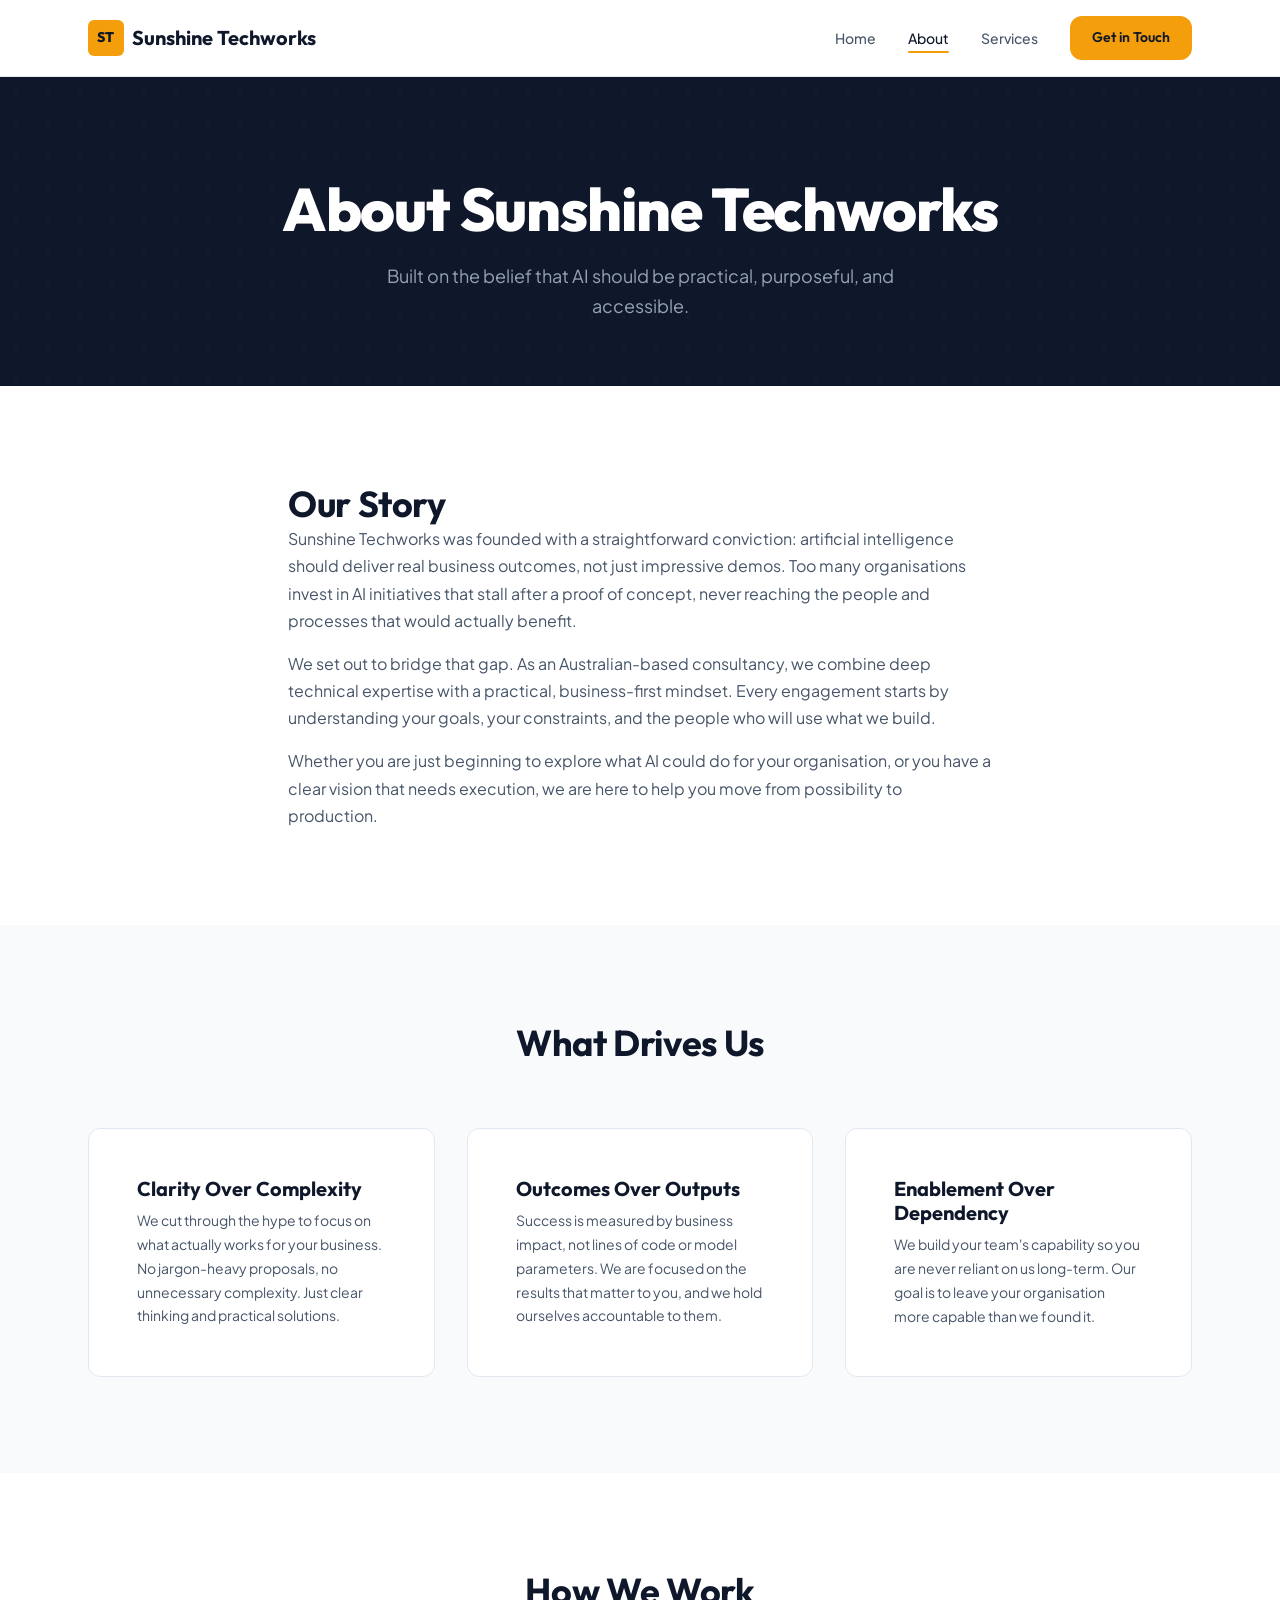
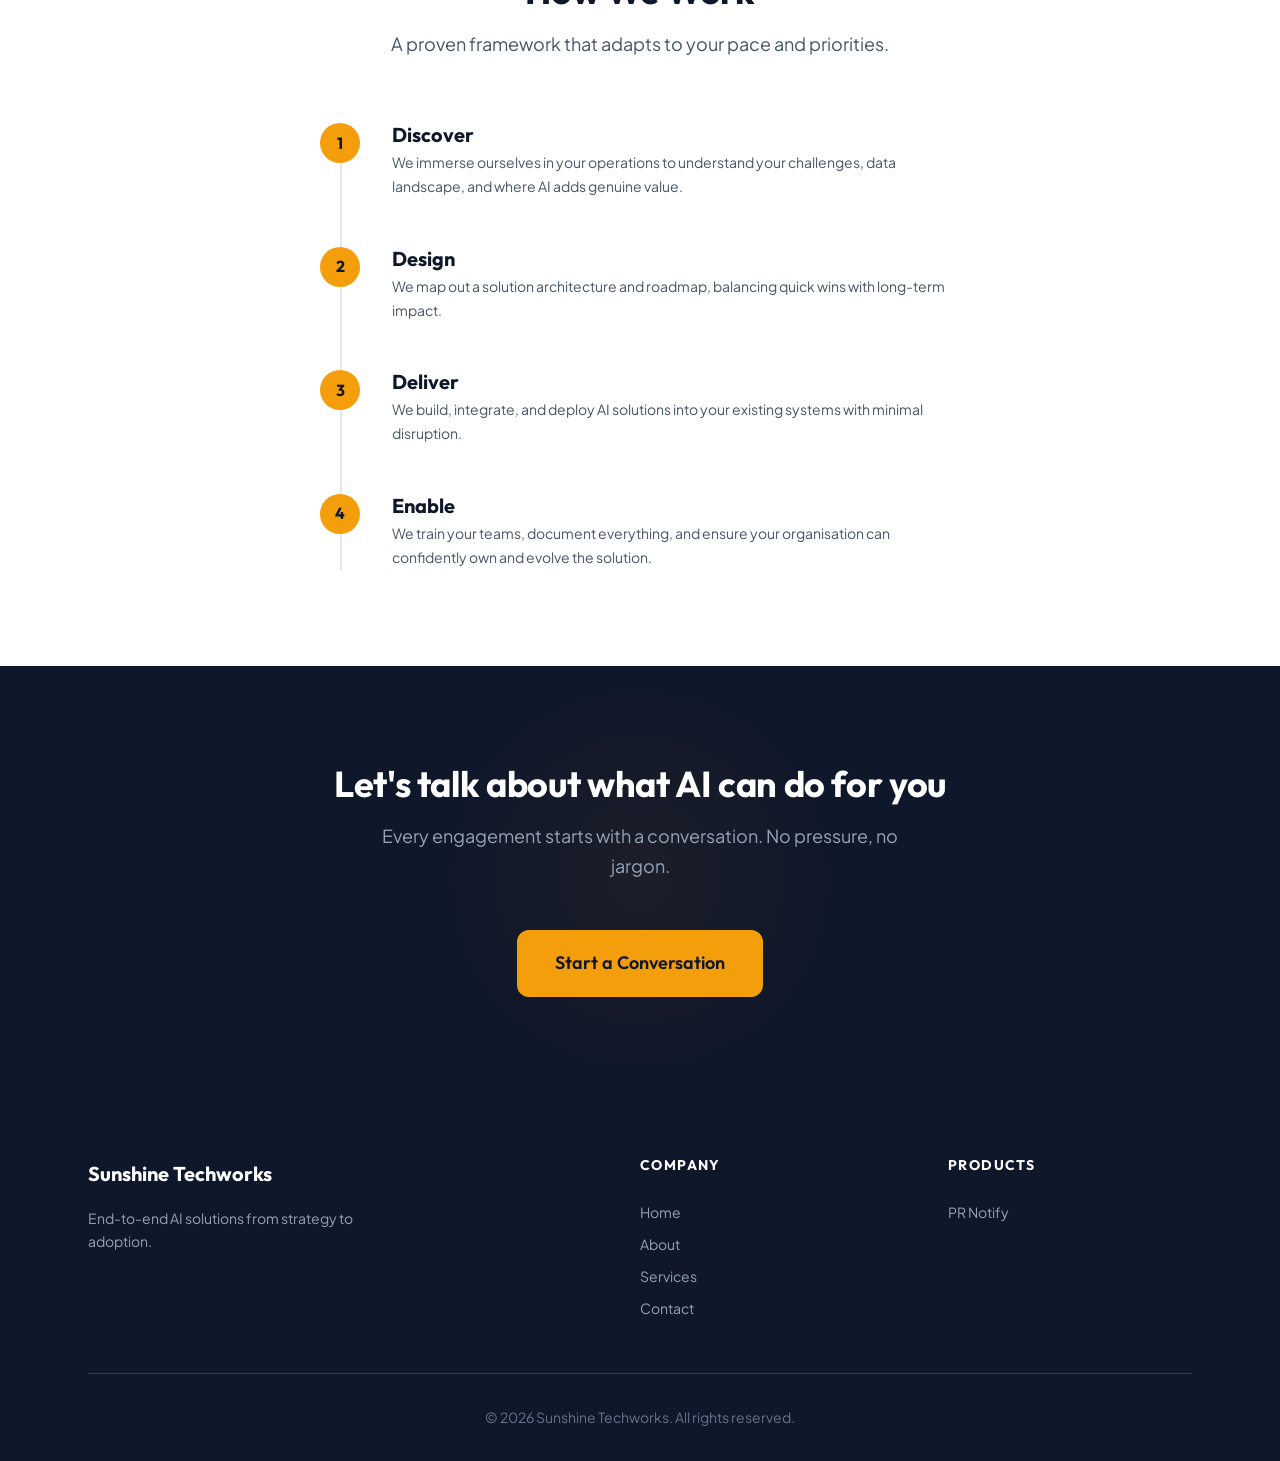
==== about.html @ 304521c5 "Add about page Company story, values grid (Clarity, Outcomes, Enablement), and 4-step approach timel" ====
<!DOCTYPE html>
<html lang="en-AU" class="no-js">
<head>
  <meta charset="UTF-8">
  <meta name="viewport" content="width=device-width, initial-scale=1.0">
  <title>About | Sunshine Techworks - AI Consulting Australia</title>
  <meta name="description" content="Sunshine Techworks is an Australian AI consulting firm helping businesses adopt artificial intelligence practically, from strategy through to team enablement.">
  <link rel="canonical" href="https://sunshinetech.com.au/about.html">

  <!-- Open Graph -->
  <meta property="og:title" content="About Sunshine Techworks">
  <meta property="og:description" content="Australian AI consulting firm helping businesses adopt AI practically.">
  <meta property="og:type" content="website">
  <meta property="og:url" content="https://sunshinetech.com.au/about.html">

  <!-- Twitter Card -->
  <meta name="twitter:card" content="summary">
  <meta name="twitter:title" content="About Sunshine Techworks">
  <meta name="twitter:description" content="Australian AI consulting firm helping businesses adopt AI practically.">

  <!-- Fonts -->
  <link rel="preconnect" href="https://fonts.googleapis.com">
  <link rel="preconnect" href="https://fonts.gstatic.com" crossorigin>
  <link href="https://fonts.googleapis.com/css2?family=Outfit:wght@400;600;700;800&family=Plus+Jakarta+Sans:wght@400;500;600&display=swap" rel="stylesheet">

  <link rel="stylesheet" href="styles.css">
  <link rel="icon" href="favicon.svg" type="image/svg+xml">
</head>
<body>

<a href="#main-content" class="sr-only sr-only-focusable">Skip to main content</a>

<!-- NAVIGATION -->
<nav class="site-nav" role="navigation" aria-label="Main navigation">
  <div class="container">
    <a href="index.html" class="nav-logo" aria-label="Sunshine Techworks home">
      <span class="nav-logo-mark">ST</span>
      <span class="nav-logo-text">Sunshine Techworks</span>
    </a>
    <button class="nav-toggle" aria-expanded="false" aria-controls="nav-menu" aria-label="Toggle navigation menu">
      <span class="nav-toggle-bar"></span>
      <span class="nav-toggle-bar"></span>
      <span class="nav-toggle-bar"></span>
    </button>
    <ul class="nav-links" id="nav-menu" role="list">
      <li><a href="index.html" class="nav-link">Home</a></li>
      <li><a href="about.html" class="nav-link is-active" aria-current="page">About</a></li>
      <li><a href="services.html" class="nav-link">Services</a></li>
      <li><a href="services.html#contact" class="btn btn-primary nav-cta">Get in Touch</a></li>
    </ul>
  </div>
</nav>

<main id="main-content">

  <!-- PAGE HEADER -->
  <section class="page-header">
    <div class="container">
      <h1 class="animate-on-scroll">About Sunshine Techworks</h1>
      <p class="page-header-subtitle animate-on-scroll stagger-1">
        Built on the belief that AI should be practical, purposeful, and accessible.
      </p>
    </div>
  </section>

  <!-- OUR STORY -->
  <section class="section">
    <div class="container-narrow">
      <div class="about-story animate-on-scroll">
        <h2>Our Story</h2>
        <p>
          Sunshine Techworks was founded with a straightforward conviction: artificial intelligence
          should deliver real business outcomes, not just impressive demos. Too many organisations
          invest in AI initiatives that stall after a proof of concept, never reaching the people and
          processes that would actually benefit.
        </p>
        <p>
          We set out to bridge that gap. As an Australian-based consultancy, we combine deep technical
          expertise with a practical, business-first mindset. Every engagement starts by understanding
          your goals, your constraints, and the people who will use what we build.
        </p>
        <p>
          Whether you are just beginning to explore what AI could do for your organisation, or you
          have a clear vision that needs execution, we are here to help you move from possibility to
          production.
        </p>
      </div>
    </div>
  </section>

  <!-- VALUES -->
  <section class="section bg-slate">
    <div class="container">
      <div class="section-header animate-on-scroll">
        <h2>What Drives Us</h2>
      </div>
      <div class="values-grid">

        <div class="value-card animate-on-scroll stagger-1">
          <h3>Clarity Over Complexity</h3>
          <p>
            We cut through the hype to focus on what actually works for your business. No jargon-heavy
            proposals, no unnecessary complexity. Just clear thinking and practical solutions.
          </p>
        </div>

        <div class="value-card animate-on-scroll stagger-2">
          <h3>Outcomes Over Outputs</h3>
          <p>
            Success is measured by business impact, not lines of code or model parameters. We are
            focused on the results that matter to you, and we hold ourselves accountable to them.
          </p>
        </div>

        <div class="value-card animate-on-scroll stagger-3">
          <h3>Enablement Over Dependency</h3>
          <p>
            We build your team's capability so you are never reliant on us long-term. Our goal is to
            leave your organisation more capable than we found it.
          </p>
        </div>

      </div>
    </div>
  </section>

  <!-- APPROACH -->
  <section class="section">
    <div class="container">
      <div class="section-header animate-on-scroll">
        <h2>How We Work</h2>
        <p>A proven framework that adapts to your pace and priorities.</p>
      </div>
      <div class="approach-steps">

        <div class="approach-step animate-on-scroll stagger-1">
          <div class="approach-step-marker">1</div>
          <div class="approach-step-content">
            <h3>Discover</h3>
            <p>We immerse ourselves in your operations to understand your challenges, data landscape, and where AI adds genuine value.</p>
          </div>
        </div>

        <div class="approach-step animate-on-scroll stagger-2">
          <div class="approach-step-marker">2</div>
          <div class="approach-step-content">
            <h3>Design</h3>
            <p>We map out a solution architecture and roadmap, balancing quick wins with long-term impact.</p>
          </div>
        </div>

        <div class="approach-step animate-on-scroll stagger-3">
          <div class="approach-step-marker">3</div>
          <div class="approach-step-content">
            <h3>Deliver</h3>
            <p>We build, integrate, and deploy AI solutions into your existing systems with minimal disruption.</p>
          </div>
        </div>

        <div class="approach-step animate-on-scroll stagger-4">
          <div class="approach-step-marker">4</div>
          <div class="approach-step-content">
            <h3>Enable</h3>
            <p>We train your teams, document everything, and ensure your organisation can confidently own and evolve the solution.</p>
          </div>
        </div>

      </div>
    </div>
  </section>

  <!-- CTA BANNER -->
  <section class="section cta-banner">
    <div class="container">
      <div class="cta-banner-content animate-on-scroll">
        <h2>Let's talk about what AI can do for you</h2>
        <p>Every engagement starts with a conversation. No pressure, no jargon.</p>
        <a href="services.html#contact" class="btn btn-primary btn-lg">Start a Conversation</a>
      </div>
    </div>
  </section>

</main>

<!-- FOOTER -->
<footer class="site-footer">
  <div class="container">
    <div class="footer-grid">
      <div class="footer-brand">
        <span class="footer-logo">Sunshine Techworks</span>
        <p>End-to-end AI solutions from strategy to adoption.</p>
      </div>
      <div class="footer-nav">
        <h4>Company</h4>
        <ul role="list">
          <li><a href="index.html">Home</a></li>
          <li><a href="about.html">About</a></li>
          <li><a href="services.html">Services</a></li>
          <li><a href="services.html#contact">Contact</a></li>
        </ul>
      </div>
      <div class="footer-nav">
        <h4>Products</h4>
        <ul role="list">
          <li><a href="pr-notify.html">PR Notify</a></li>
        </ul>
      </div>
    </div>
    <div class="footer-legal">
      <p>&copy; 2026 Sunshine Techworks. All rights reserved.</p>
    </div>
  </div>
</footer>

<!-- SCRIPTS (same nav toggle + scroll observer as all pages) -->
<script>
  document.documentElement.classList.remove('no-js');

  (function initNavToggle() {
    const toggle = document.querySelector('.nav-toggle');
    const menu = document.querySelector('.nav-links');
    if (!toggle || !menu) return;

    toggle.addEventListener('click', function() {
      const isOpen = menu.classList.toggle('is-open');
      toggle.setAttribute('aria-expanded', String(isOpen));
    });

    menu.querySelectorAll('a').forEach(function(link) {
      link.addEventListener('click', function() {
        menu.classList.remove('is-open');
        toggle.setAttribute('aria-expanded', 'false');
      });
    });

    document.addEventListener('keydown', function(e) {
      if (e.key === 'Escape' && menu.classList.contains('is-open')) {
        menu.classList.remove('is-open');
        toggle.setAttribute('aria-expanded', 'false');
        toggle.focus();
      }
    });
  })();

  (function initScrollAnimations() {
    if (!('IntersectionObserver' in window)) {
      document.querySelectorAll('.animate-on-scroll').forEach(function(el) {
        el.classList.add('is-visible');
      });
      return;
    }

    var observer = new IntersectionObserver(function(entries) {
      entries.forEach(function(entry) {
        if (entry.isIntersecting) {
          entry.target.classList.add('is-visible');
          observer.unobserve(entry.target);
        }
      });
    }, { threshold: 0.15 });

    document.querySelectorAll('.animate-on-scroll').forEach(function(el) {
      observer.observe(el);
    });
  })();
</script>

</body>
</html>
---- styles.css ----
/* ============================================
   SUNSHINE TECHWORKS - Design System
   Single shared stylesheet for the company site.
   PR Notify pages retain their own inline styles.
   ============================================ */


/* ============================================
   1. CUSTOM PROPERTIES
   Centralised design tokens so every component
   draws from the same palette and scale.
   ============================================ */
:root {
  /* --- Colours --- */
  --color-navy:        #0F172A;
  --color-navy-light:  #1E293B;
  --color-navy-mid:    #334155;
  --color-amber:       #F59E0B;
  --color-amber-light: #FBBF24;
  --color-amber-dark:  #D97706;
  --color-amber-soft:  #FEF3C7;
  --color-slate-50:    #F8FAFC;
  --color-slate-100:   #F1F5F9;
  --color-slate-200:   #E2E8F0;
  --color-slate-400:   #94A3B8;
  --color-slate-500:   #64748B;
  --color-slate-600:   #475569;
  --color-slate-700:   #334155;
  --color-slate-900:   #0F172A;
  --color-white:       #FFFFFF;

  /* --- Typography --- */
  --font-heading: 'Outfit', system-ui, sans-serif;
  --font-body:    'Plus Jakarta Sans', system-ui, sans-serif;

  /* Fluid type scale */
  --font-size-sm:   0.875rem;
  --font-size-base: 1rem;
  --font-size-lg:   1.125rem;
  --font-size-xl:   1.25rem;
  --font-size-2xl:  1.5rem;
  --font-size-3xl:  1.875rem;
  --font-size-4xl:  2.25rem;
  --font-size-5xl:  3rem;

  /* --- Spacing --- */
  --space-xs:  0.25rem;
  --space-sm:  0.5rem;
  --space-md:  1rem;
  --space-lg:  1.5rem;
  --space-xl:  2rem;
  --space-2xl: 3rem;
  --space-3xl: 4rem;
  --space-4xl: 6rem;

  /* --- Layout --- */
  --container-max:    1200px;
  --container-narrow: 800px;
  --radius-sm:   6px;
  --radius-md:   12px;
  --radius-lg:   20px;
  --radius-full: 9999px;

  /* --- Transitions --- */
  --transition-fast:   150ms ease;
  --transition-base:   250ms ease;
  --transition-slow:   400ms ease;

  /* --- Shadows --- */
  --shadow-sm:   0 1px 2px rgba(15, 23, 42, 0.06);
  --shadow-md:   0 4px 12px rgba(15, 23, 42, 0.08);
  --shadow-lg:   0 12px 32px rgba(15, 23, 42, 0.12);
  --shadow-glow: 0 0 24px rgba(245, 158, 11, 0.2);
}


/* ============================================
   2. RESET & BASE
   Normalise browser defaults and set sensible
   global styles.
   ============================================ */
*,
*::before,
*::after {
  margin: 0;
  padding: 0;
  box-sizing: border-box;
}

html {
  scroll-behavior: smooth;
  /* Prevent iOS text size inflation on rotation */
  -webkit-text-size-adjust: 100%;
}

body {
  font-family: var(--font-body);
  font-size: var(--font-size-base);
  line-height: 1.7;
  color: var(--color-navy);
  background: var(--color-white);
  -webkit-font-smoothing: antialiased;
  -moz-osx-font-smoothing: grayscale;
}

img,
svg {
  display: block;
  max-width: 100%;
}

a {
  color: inherit;
  text-decoration: none;
}

ul,
ol {
  list-style: none;
}

/* Respect user motion preferences globally */
@media (prefers-reduced-motion: reduce) {
  html {
    scroll-behavior: auto;
  }
}


/* ============================================
   3. TYPOGRAPHY
   Heading hierarchy uses Outfit for a geometric,
   confident feel. Body uses Plus Jakarta Sans
   for warmth and readability.
   ============================================ */
h1, h2, h3, h4, h5, h6 {
  font-family: var(--font-heading);
  font-weight: 700;
  line-height: 1.2;
  color: var(--color-navy);
}

h1 {
  font-size: clamp(2rem, 5vw + 1rem, 3.75rem);
  font-weight: 800;
  letter-spacing: -0.02em;
}

h2 {
  font-size: clamp(1.5rem, 3vw + 0.5rem, 2.25rem);
  letter-spacing: -0.01em;
}

h3 {
  font-size: var(--font-size-xl);
}

h4 {
  font-size: var(--font-size-lg);
}

p {
  margin-bottom: var(--space-md);
  color: var(--color-slate-600);
}

p:last-child {
  margin-bottom: 0;
}

/* Amber accent for key phrases */
.text-accent {
  color: var(--color-amber);
}

/* Light text for use on dark backgrounds */
.text-light {
  color: var(--color-slate-400);
}

.text-white {
  color: var(--color-white);
}

strong {
  font-weight: 600;
}


/* ============================================
   4. LAYOUT
   Container widths and standard section spacing.
   Uses clamp() for fluid gutters so the layout
   breathes on every viewport width.
   ============================================ */
.container {
  max-width: var(--container-max);
  margin: 0 auto;
  padding: 0 clamp(1rem, 4vw, 3rem);
}

.container-narrow {
  max-width: var(--container-narrow);
  margin: 0 auto;
  padding: 0 clamp(1rem, 4vw, 3rem);
}

/* Standard vertical rhythm for page sections */
.section {
  padding: var(--space-4xl) 0;
}

.section-header {
  text-align: center;
  margin-bottom: var(--space-3xl);
}

.section-header p {
  margin-top: var(--space-md);
  font-size: var(--font-size-lg);
  max-width: 600px;
  margin-left: auto;
  margin-right: auto;
}

/* Alternating background for visual rhythm */
.bg-slate {
  background: var(--color-slate-50);
}

.bg-navy {
  background: var(--color-navy);
}

/* Light-coloured section header text on dark backgrounds */
.section-header-light h2 {
  color: var(--color-white);
}

.section-header-light p {
  color: var(--color-slate-400);
}


/* ============================================
   5. NAVIGATION
   Sticky nav with translucent blur backdrop.
   Hamburger toggle for mobile, animated bars
   that morph into an X.
   ============================================ */
.site-nav {
  position: sticky;
  top: 0;
  z-index: 100;
  background: rgba(255, 255, 255, 0.92);
  backdrop-filter: blur(12px);
  -webkit-backdrop-filter: blur(12px);
  border-bottom: 1px solid var(--color-slate-200);
  padding: var(--space-md) 0;
}

.site-nav .container {
  display: flex;
  align-items: center;
  justify-content: space-between;
}

/* --- Logo --- */
.nav-logo {
  display: flex;
  align-items: center;
  gap: var(--space-sm);
  font-family: var(--font-heading);
  font-weight: 700;
  font-size: var(--font-size-xl);
  color: var(--color-navy);
  text-decoration: none;
}

/* Geometric mark: amber square with "ST" initials */
.nav-logo-mark {
  display: inline-flex;
  align-items: center;
  justify-content: center;
  width: 36px;
  height: 36px;
  background: var(--color-amber);
  color: var(--color-navy);
  font-weight: 800;
  font-size: var(--font-size-sm);
  border-radius: var(--radius-sm);
  letter-spacing: 0.05em;
}

/* --- Nav links --- */
.nav-links {
  display: flex;
  align-items: center;
  gap: var(--space-xl);
}

.nav-link {
  font-size: var(--font-size-sm);
  font-weight: 500;
  color: var(--color-slate-600);
  transition: color var(--transition-fast);
  position: relative;
}

.nav-link:hover {
  color: var(--color-navy);
}

/* Active page indicator: amber underline */
.nav-link.is-active {
  color: var(--color-navy);
}

.nav-link.is-active::after {
  content: '';
  position: absolute;
  bottom: -6px;
  left: 0;
  right: 0;
  height: 2px;
  background: var(--color-amber);
  border-radius: var(--radius-full);
}

/* CTA button in nav */
.nav-cta {
  /* Uses .btn .btn-primary styles below, sized smaller for nav */
  font-size: var(--font-size-sm) !important;
  padding: 8px 20px !important;
}

/* --- Hamburger toggle (hidden on desktop) --- */
.nav-toggle {
  display: none;
  flex-direction: column;
  justify-content: center;
  gap: 5px;
  width: 32px;
  height: 32px;
  background: none;
  border: none;
  cursor: pointer;
  padding: 4px;
}

.nav-toggle-bar {
  display: block;
  width: 100%;
  height: 2px;
  background: var(--color-navy);
  border-radius: var(--radius-full);
  transition: transform var(--transition-base), opacity var(--transition-base);
  transform-origin: center;
}

/* Animated X state when menu is open */
.nav-toggle[aria-expanded="true"] .nav-toggle-bar:nth-child(1) {
  transform: translateY(7px) rotate(45deg);
}

.nav-toggle[aria-expanded="true"] .nav-toggle-bar:nth-child(2) {
  opacity: 0;
}

.nav-toggle[aria-expanded="true"] .nav-toggle-bar:nth-child(3) {
  transform: translateY(-7px) rotate(-45deg);
}


/* ============================================
   6. HERO
   Full-viewport hero with layered CSS animated
   background: gradient shift + dot grid + amber
   radial glow. No JavaScript needed.
   ============================================ */
.hero {
  position: relative;
  min-height: 100vh;
  min-height: 100svh; /* Small viewport height for mobile (avoids address bar) */
  display: flex;
  align-items: center;
  justify-content: center;
  overflow: hidden;
  background: var(--color-navy);
}

/* Animated gradient background layer */
.hero-bg {
  position: absolute;
  inset: 0;
  /* Slowly shifting radial gradient creates subtle movement */
  background: radial-gradient(
    ellipse 80% 60% at 30% 50%,
    var(--color-navy-light) 0%,
    var(--color-navy) 70%
  );
  background-size: 200% 200%;
  animation: gradientShift 20s ease-in-out infinite;
}

/* Dot grid pattern overlay suggesting data/neural networks */
.hero-bg::before {
  content: '';
  position: absolute;
  inset: 0;
  background-image: radial-gradient(
    circle,
    rgba(148, 163, 184, 0.15) 1px,
    transparent 1px
  );
  background-size: 32px 32px;
  animation: dotPulse 8s ease-in-out infinite;
}

/* Amber glow accent: warm "sunshine" highlight */
.hero-bg::after {
  content: '';
  position: absolute;
  inset: 0;
  background: radial-gradient(
    circle at 65% 35%,
    rgba(245, 158, 11, 0.08) 0%,
    transparent 50%
  );
  animation: glowDrift 15s ease-in-out infinite;
}

.hero-content {
  position: relative; /* Above the background layers */
  z-index: 1;
  text-align: center;
  padding: var(--space-4xl) 0;
  max-width: 800px;
}

/* Small label above the main heading */
.hero-eyebrow {
  display: inline-block;
  font-family: var(--font-heading);
  font-size: var(--font-size-sm);
  font-weight: 600;
  text-transform: uppercase;
  letter-spacing: 0.15em;
  color: var(--color-amber);
  margin-bottom: var(--space-lg);
}

.hero-title {
  color: var(--color-white);
  margin-bottom: var(--space-xl);
}

.hero-subtitle {
  font-size: var(--font-size-lg);
  color: var(--color-slate-400);
  max-width: 600px;
  margin: 0 auto var(--space-2xl);
  line-height: 1.8;
}

.hero-actions {
  display: flex;
  gap: var(--space-md);
  justify-content: center;
  flex-wrap: wrap;
}

/* Page-level header (shorter hero for inner pages) */
.page-header {
  position: relative;
  background: var(--color-navy);
  padding: var(--space-4xl) 0 var(--space-3xl);
  text-align: center;
  overflow: hidden;
}

/* Reuse dot grid on inner page headers at lower intensity */
.page-header::before {
  content: '';
  position: absolute;
  inset: 0;
  background-image: radial-gradient(
    circle,
    rgba(148, 163, 184, 0.08) 1px,
    transparent 1px
  );
  background-size: 32px 32px;
}

.page-header .container {
  position: relative;
  z-index: 1;
}

.page-header h1 {
  color: var(--color-white);
  margin-bottom: var(--space-md);
}

.page-header-subtitle {
  font-size: var(--font-size-lg);
  color: var(--color-slate-400);
  max-width: 600px;
  margin: 0 auto;
}


/* ============================================
   7. BUTTONS
   Primary (amber bg, navy text) for strong CTAs.
   Secondary (outline) for softer actions.
   Navy on amber passes WCAG AA at 7.4:1.
   ============================================ */
.btn {
  display: inline-flex;
  align-items: center;
  justify-content: center;
  gap: var(--space-sm);
  font-family: var(--font-heading);
  font-weight: 600;
  font-size: var(--font-size-base);
  padding: 12px 28px;
  border-radius: var(--radius-md);
  border: 2px solid transparent;
  cursor: pointer;
  transition:
    background var(--transition-fast),
    color var(--transition-fast),
    border-color var(--transition-fast),
    transform var(--transition-fast),
    box-shadow var(--transition-fast);
  text-decoration: none;
}

.btn:hover {
  transform: translateY(-1px);
}

.btn:active {
  transform: translateY(0);
}

/* Amber background, navy text for maximum contrast */
.btn-primary {
  background: var(--color-amber);
  color: var(--color-navy);
  border-color: var(--color-amber);
}

.btn-primary:hover {
  background: var(--color-amber-light);
  border-color: var(--color-amber-light);
  box-shadow: var(--shadow-glow);
}

/* Outline button for secondary actions */
.btn-secondary {
  background: transparent;
  color: var(--color-white);
  border-color: var(--color-slate-400);
}

.btn-secondary:hover {
  border-color: var(--color-white);
  color: var(--color-white);
}

/* Larger button variant for hero CTAs */
.btn-lg {
  padding: 16px 36px;
  font-size: var(--font-size-lg);
}

/* Full-width button for forms */
.btn-full {
  width: 100%;
}


/* ============================================
   8. CARDS
   Shared card base with hover lift effect.
   Service cards get an amber top-border reveal
   on hover for visual emphasis.
   ============================================ */
.card-grid {
  display: grid;
  grid-template-columns: repeat(auto-fit, minmax(260px, 1fr));
  gap: var(--space-xl);
}

.card {
  background: var(--color-white);
  border: 1px solid var(--color-slate-200);
  border-radius: var(--radius-md);
  padding: var(--space-2xl);
  transition:
    transform var(--transition-base),
    box-shadow var(--transition-base),
    border-color var(--transition-base);
}

.card:hover {
  transform: translateY(-4px);
  box-shadow: var(--shadow-lg);
}

/* Service cards: amber top border appears on hover */
.service-card {
  display: block;
  /* Invisible top border that becomes amber on hover */
  border-top: 3px solid transparent;
  text-decoration: none;
}

.service-card:hover {
  border-top-color: var(--color-amber);
}

.card-icon {
  width: 48px;
  height: 48px;
  display: flex;
  align-items: center;
  justify-content: center;
  background: var(--color-amber-soft);
  border-radius: var(--radius-md);
  margin-bottom: var(--space-lg);
  color: var(--color-amber-dark);
}

.card-icon svg {
  width: 24px;
  height: 24px;
}

.card h3 {
  margin-bottom: var(--space-sm);
}

.card p {
  font-size: var(--font-size-sm);
}

/* "Learn more" link at card bottom */
.card-link {
  display: inline-block;
  margin-top: var(--space-md);
  font-size: var(--font-size-sm);
  font-weight: 600;
  color: var(--color-amber-dark);
  transition: color var(--transition-fast);
}

.card:hover .card-link {
  color: var(--color-amber);
}

/* Smaller nav cards on services page */
.services-nav-grid {
  display: grid;
  grid-template-columns: repeat(auto-fit, minmax(200px, 1fr));
  gap: var(--space-lg);
}

.service-nav-card {
  display: block;
  text-align: center;
  padding: var(--space-xl);
  background: var(--color-white);
  border: 1px solid var(--color-slate-200);
  border-radius: var(--radius-md);
  text-decoration: none;
  transition:
    transform var(--transition-base),
    box-shadow var(--transition-base),
    border-color var(--transition-base);
}

.service-nav-card:hover {
  transform: translateY(-2px);
  box-shadow: var(--shadow-md);
  border-color: var(--color-amber);
}

.service-nav-card h3 {
  font-size: var(--font-size-base);
  margin-top: var(--space-md);
}

.service-nav-icon {
  width: 40px;
  height: 40px;
  margin: 0 auto;
  display: flex;
  align-items: center;
  justify-content: center;
  background: var(--color-amber-soft);
  border-radius: var(--radius-md);
  color: var(--color-amber-dark);
}

.service-nav-icon svg {
  width: 20px;
  height: 20px;
}


/* ============================================
   9. FORMS
   Clean form styling with generous padding
   and focus states using the amber accent.
   ============================================ */
.contact-form {
  max-width: 600px;
  margin: 0 auto;
}

.form-group {
  margin-bottom: var(--space-lg);
}

.form-label {
  display: block;
  font-weight: 600;
  font-size: var(--font-size-sm);
  margin-bottom: var(--space-sm);
  color: var(--color-navy);
}

.form-input,
.form-textarea,
.form-select {
  width: 100%;
  padding: 12px 16px;
  font-family: var(--font-body);
  font-size: var(--font-size-base);
  color: var(--color-navy);
  background: var(--color-white);
  border: 1px solid var(--color-slate-200);
  border-radius: var(--radius-md);
  transition: border-color var(--transition-fast), box-shadow var(--transition-fast);
  outline: none;
}

.form-input:focus,
.form-textarea:focus,
.form-select:focus {
  border-color: var(--color-amber);
  box-shadow: 0 0 0 3px rgba(245, 158, 11, 0.15);
}

.form-textarea {
  resize: vertical;
  min-height: 120px;
}

.form-select {
  appearance: none;
  /* Custom dropdown arrow */
  background-image: url("data:image/svg+xml,%3Csvg xmlns='http://www.w3.org/2000/svg' width='16' height='16' viewBox='0 0 16 16'%3E%3Cpath fill='%2364748B' d='M4.5 6l3.5 4 3.5-4z'/%3E%3C/svg%3E");
  background-repeat: no-repeat;
  background-position: right 12px center;
  padding-right: 40px;
}

/* Form success message (shown after Formspree redirect) */
.form-success {
  text-align: center;
  padding: var(--space-3xl) var(--space-xl);
}

.form-success-icon {
  width: 64px;
  height: 64px;
  margin: 0 auto var(--space-lg);
  display: flex;
  align-items: center;
  justify-content: center;
  background: var(--color-amber-soft);
  color: var(--color-amber-dark);
  font-size: var(--font-size-3xl);
  border-radius: var(--radius-full);
}

.form-success h3 {
  margin-bottom: var(--space-sm);
}


/* ============================================
   10. PAGE-SPECIFIC COMPONENTS
   Differentiators, service details, values,
   approach timeline, process steps, CTA banner.
   ============================================ */

/* --- Differentiators (Home page) --- */
.differentiators-grid {
  display: grid;
  grid-template-columns: repeat(auto-fit, minmax(280px, 1fr));
  gap: var(--space-2xl);
}

.differentiator-number {
  font-family: var(--font-heading);
  font-size: var(--font-size-3xl);
  font-weight: 800;
  color: var(--color-amber);
  margin-bottom: var(--space-md);
}

.differentiator h3 {
  margin-bottom: var(--space-sm);
}

/* --- Service detail sections (Services page) --- */
.service-detail-grid {
  display: grid;
  grid-template-columns: 1fr 1fr;
  gap: var(--space-3xl);
  align-items: center;
}

/* Alternate layout: even sections flip content/visual sides */
.service-detail:nth-child(even) .service-detail-grid {
  direction: rtl;
}

.service-detail:nth-child(even) .service-detail-grid > * {
  direction: ltr;
}

.service-detail-label {
  font-family: var(--font-heading);
  font-size: var(--font-size-sm);
  font-weight: 700;
  color: var(--color-amber);
  text-transform: uppercase;
  letter-spacing: 0.1em;
  margin-bottom: var(--space-sm);
}

.service-detail-content h2 {
  margin-bottom: var(--space-lg);
}

.service-detail-content h4 {
  margin-top: var(--space-xl);
  margin-bottom: var(--space-md);
  color: var(--color-navy);
}

.service-deliverables {
  display: flex;
  flex-direction: column;
  gap: var(--space-sm);
}

.service-deliverables li {
  padding-left: var(--space-lg);
  position: relative;
  color: var(--color-slate-600);
  font-size: var(--font-size-sm);
}

/* Amber bullet marker */
.service-deliverables li::before {
  content: '';
  position: absolute;
  left: 0;
  top: 0.6em;
  width: 6px;
  height: 6px;
  background: var(--color-amber);
  border-radius: var(--radius-full);
}

/* Decorative geometric element alongside service descriptions */
.service-detail-visual {
  display: flex;
  align-items: center;
  justify-content: center;
  min-height: 280px;
}

.service-visual-shape {
  width: 200px;
  height: 200px;
  border-radius: var(--radius-lg);
  background: var(--color-slate-50);
  border: 1px solid var(--color-slate-200);
  display: flex;
  align-items: center;
  justify-content: center;
  color: var(--color-amber-dark);
}

.service-visual-shape svg {
  width: 80px;
  height: 80px;
  opacity: 0.6;
}

/* --- Values grid (About page) --- */
.values-grid {
  display: grid;
  grid-template-columns: repeat(auto-fit, minmax(260px, 1fr));
  gap: var(--space-xl);
}

.value-card {
  background: var(--color-white);
  padding: var(--space-2xl);
  border-radius: var(--radius-md);
  border: 1px solid var(--color-slate-200);
}

.value-card h3 {
  margin-bottom: var(--space-sm);
  color: var(--color-navy);
}

.value-card p {
  font-size: var(--font-size-sm);
}

/* --- Approach timeline (About page) --- */
.approach-steps {
  max-width: 640px;
  margin: 0 auto;
  position: relative;
}

/* Vertical connecting line */
.approach-steps::before {
  content: '';
  position: absolute;
  left: 20px;
  top: 0;
  bottom: 0;
  width: 2px;
  background: var(--color-slate-200);
}

.approach-step {
  display: flex;
  gap: var(--space-xl);
  padding-bottom: var(--space-2xl);
  position: relative;
}

.approach-step:last-child {
  padding-bottom: 0;
}

/* Numbered amber circle marker */
.approach-step-marker {
  flex-shrink: 0;
  width: 40px;
  height: 40px;
  background: var(--color-amber);
  color: var(--color-navy);
  font-family: var(--font-heading);
  font-weight: 700;
  font-size: var(--font-size-base);
  border-radius: var(--radius-full);
  display: flex;
  align-items: center;
  justify-content: center;
  /* Sit on top of the connecting line */
  position: relative;
  z-index: 1;
}

.approach-step-content h3 {
  margin-bottom: var(--space-xs);
}

.approach-step-content p {
  font-size: var(--font-size-sm);
}

/* --- Process steps (Services page, horizontal on desktop) --- */
.process-grid {
  display: grid;
  grid-template-columns: repeat(4, 1fr);
  gap: var(--space-xl);
  text-align: center;
}

.process-step-number {
  width: 48px;
  height: 48px;
  margin: 0 auto var(--space-md);
  display: flex;
  align-items: center;
  justify-content: center;
  background: rgba(245, 158, 11, 0.15);
  color: var(--color-amber);
  font-family: var(--font-heading);
  font-weight: 700;
  font-size: var(--font-size-lg);
  border-radius: var(--radius-full);
}

.process-step h3 {
  color: var(--color-white);
  margin-bottom: var(--space-sm);
}

.process-step p {
  font-size: var(--font-size-sm);
  color: var(--color-slate-400);
}

/* --- CTA banner --- */
.cta-banner {
  background: var(--color-navy);
  position: relative;
  overflow: hidden;
}

/* Subtle decorative amber accent behind the CTA */
.cta-banner::before {
  content: '';
  position: absolute;
  width: 400px;
  height: 400px;
  background: radial-gradient(circle, rgba(245, 158, 11, 0.06) 0%, transparent 70%);
  top: 50%;
  left: 50%;
  transform: translate(-50%, -50%);
  border-radius: var(--radius-full);
}

.cta-banner-content {
  position: relative;
  z-index: 1;
  text-align: center;
}

.cta-banner-content h2 {
  color: var(--color-white);
  margin-bottom: var(--space-md);
}

.cta-banner-content p {
  color: var(--color-slate-400);
  font-size: var(--font-size-lg);
  margin-bottom: var(--space-2xl);
  max-width: 560px;
  margin-left: auto;
  margin-right: auto;
}


/* ============================================
   11. FOOTER
   Navy background with 3-column grid layout.
   Collapses to single column on mobile.
   ============================================ */
.site-footer {
  background: var(--color-navy);
  padding: var(--space-3xl) 0 var(--space-xl);
}

.footer-grid {
  display: grid;
  grid-template-columns: 2fr 1fr 1fr;
  gap: var(--space-3xl);
  margin-bottom: var(--space-2xl);
}

.footer-logo {
  font-family: var(--font-heading);
  font-weight: 700;
  font-size: var(--font-size-xl);
  color: var(--color-white);
  display: block;
  margin-bottom: var(--space-md);
}

.footer-brand p {
  color: var(--color-slate-400);
  font-size: var(--font-size-sm);
  max-width: 300px;
}

.footer-nav h4 {
  color: var(--color-white);
  font-size: var(--font-size-sm);
  text-transform: uppercase;
  letter-spacing: 0.1em;
  margin-bottom: var(--space-lg);
}

.footer-nav a {
  display: block;
  color: var(--color-slate-400);
  font-size: var(--font-size-sm);
  padding: var(--space-xs) 0;
  transition: color var(--transition-fast);
}

.footer-nav a:hover {
  color: var(--color-amber);
}

.footer-legal {
  border-top: 1px solid var(--color-navy-mid);
  padding-top: var(--space-xl);
  text-align: center;
}

.footer-legal p {
  color: var(--color-slate-500);
  font-size: var(--font-size-sm);
}


/* ============================================
   12. ANIMATIONS & KEYFRAMES
   Ambient hero animations (CSS-only) and scroll-
   triggered reveal animations (need small JS
   IntersectionObserver to add .is-visible class).
   ============================================ */

/* Hero gradient position shifts slowly for ambient motion */
@keyframes gradientShift {
  0%, 100% { background-position: 30% 50%; }
  50%      { background-position: 70% 50%; }
}

/* Dot grid fades in/out subtly */
@keyframes dotPulse {
  0%, 100% { opacity: 1; }
  50%      { opacity: 0.5; }
}

/* Amber glow drifts slowly across the hero */
@keyframes glowDrift {
  0%, 100% { transform: translate(0, 0) scale(1); }
  33%      { transform: translate(5%, -3%) scale(1.05); }
  66%      { transform: translate(-3%, 5%) scale(0.98); }
}

/* Entry animation for scroll-revealed elements */
@keyframes fadeInUp {
  from {
    opacity: 0;
    transform: translateY(24px);
  }
  to {
    opacity: 1;
    transform: translateY(0);
  }
}

/* Elements start invisible and offset, revealed by JS observer */
.animate-on-scroll {
  opacity: 0;
  transform: translateY(24px);
}

.animate-on-scroll.is-visible {
  animation: fadeInUp 0.6s ease forwards;
}

/* Staggered delays so groups of elements cascade in */
.stagger-1.is-visible { animation-delay: 100ms; }
.stagger-2.is-visible { animation-delay: 200ms; }
.stagger-3.is-visible { animation-delay: 300ms; }
.stagger-4.is-visible { animation-delay: 400ms; }
.stagger-5.is-visible { animation-delay: 500ms; }
.stagger-6.is-visible { animation-delay: 600ms; }

/* Hero elements animate on page load, not on scroll */
.hero .hero-eyebrow,
.hero .hero-title,
.hero .hero-subtitle,
.hero .hero-actions {
  opacity: 0;
  animation: fadeInUp 0.8s ease forwards;
}

.hero .hero-eyebrow  { animation-delay: 0ms; }
.hero .hero-title    { animation-delay: 150ms; }
.hero .hero-subtitle { animation-delay: 300ms; }
.hero .hero-actions  { animation-delay: 450ms; }


/* ============================================
   13. UTILITY CLASSES
   Screen reader helpers, text alignment, and
   focus styles for accessibility.
   ============================================ */

/* Visually hidden but accessible to screen readers */
.sr-only {
  position: absolute;
  width: 1px;
  height: 1px;
  padding: 0;
  margin: -1px;
  overflow: hidden;
  clip: rect(0, 0, 0, 0);
  white-space: nowrap;
  border: 0;
}

/* Skip-to-content link: visible only on keyboard focus */
.sr-only-focusable:focus {
  position: fixed;
  top: var(--space-md);
  left: var(--space-md);
  z-index: 200;
  width: auto;
  height: auto;
  padding: var(--space-sm) var(--space-md);
  margin: 0;
  overflow: visible;
  clip: auto;
  white-space: normal;
  background: var(--color-amber);
  color: var(--color-navy);
  font-weight: 600;
  border-radius: var(--radius-sm);
}

.text-center {
  text-align: center;
}

/* Custom focus styles: amber outline, only on keyboard nav */
:focus-visible {
  outline: 2px solid var(--color-amber);
  outline-offset: 2px;
}

:focus:not(:focus-visible) {
  outline: none;
}

/* No-JS fallback: if JS fails to remove .no-js from <html>,
   all scroll-animated elements remain visible */
.no-js .animate-on-scroll {
  opacity: 1;
  transform: none;
}


/* ============================================
   14. RESPONSIVE BREAKPOINTS
   Desktop-first since the design was conceived
   for wide viewports. Three breakpoints handle
   tablet landscape, tablet portrait, and mobile.
   ============================================ */

/* --- Tablet landscape (1024px and below) --- */
@media (max-width: 1024px) {
  .service-detail-grid {
    gap: var(--space-2xl);
  }

  .footer-grid {
    gap: var(--space-2xl);
  }
}

/* --- Tablet portrait (768px and below) --- */
@media (max-width: 768px) {
  /* Navigation collapses to hamburger */
  .nav-toggle {
    display: flex;
  }

  .nav-links {
    /* Hidden by default on mobile, revealed by JS toggle */
    display: none;
    flex-direction: column;
    position: absolute;
    top: 100%;
    left: 0;
    right: 0;
    background: var(--color-white);
    border-bottom: 1px solid var(--color-slate-200);
    padding: var(--space-md) clamp(1rem, 4vw, 3rem);
    gap: 0;
    box-shadow: var(--shadow-md);
  }

  .nav-links.is-open {
    display: flex;
  }

  .nav-link {
    padding: var(--space-md) 0;
    font-size: var(--font-size-base);
    /* 48px minimum touch target */
    min-height: 48px;
    display: flex;
    align-items: center;
  }

  .nav-link.is-active::after {
    display: none;
  }

  .nav-cta {
    margin-top: var(--space-sm);
    text-align: center;
    justify-content: center;
  }

  /* Service detail sections stack vertically */
  .service-detail-grid {
    grid-template-columns: 1fr;
    gap: var(--space-xl);
  }

  /* Undo RTL direction trick on stacked layout */
  .service-detail:nth-child(even) .service-detail-grid {
    direction: ltr;
  }

  .service-detail-visual {
    min-height: 160px;
  }

  /* Process steps go 2-column */
  .process-grid {
    grid-template-columns: repeat(2, 1fr);
  }

  /* Footer collapses */
  .footer-grid {
    grid-template-columns: 1fr 1fr;
  }

  .footer-brand {
    grid-column: 1 / -1;
  }

  /* Section spacing tightens */
  .section {
    padding: var(--space-3xl) 0;
  }
}

/* --- Mobile (600px and below) --- */
@media (max-width: 600px) {
  /* Hero buttons stack vertically */
  .hero-actions {
    flex-direction: column;
    align-items: center;
  }

  .hero-actions .btn {
    width: 100%;
    max-width: 320px;
  }

  /* All grids collapse to single column */
  .card-grid,
  .differentiators-grid,
  .values-grid,
  .services-nav-grid {
    grid-template-columns: 1fr;
  }

  /* Process steps go single column */
  .process-grid {
    grid-template-columns: 1fr;
  }

  /* Footer single column */
  .footer-grid {
    grid-template-columns: 1fr;
    gap: var(--space-xl);
    text-align: center;
  }

  .footer-brand p {
    max-width: none;
  }

  /* Tighter section spacing on mobile */
  .section {
    padding: var(--space-2xl) 0;
  }

  .section-header {
    margin-bottom: var(--space-2xl);
  }

  .page-header {
    padding: var(--space-3xl) 0 var(--space-2xl);
  }
}


/* ============================================
   15. REDUCED MOTION
   Respect the user's accessibility preference
   by disabling all animations and transitions.
   ============================================ */
@media (prefers-reduced-motion: reduce) {
  *,
  *::before,
  *::after {
    animation-duration: 0.01ms !important;
    animation-iteration-count: 1 !important;
    transition-duration: 0.01ms !important;
  }

  /* Ensure animated elements are visible immediately */
  .animate-on-scroll,
  .hero .hero-eyebrow,
  .hero .hero-title,
  .hero .hero-subtitle,
  .hero .hero-actions {
    opacity: 1 !important;
    transform: none !important;
    animation: none !important;
  }
}
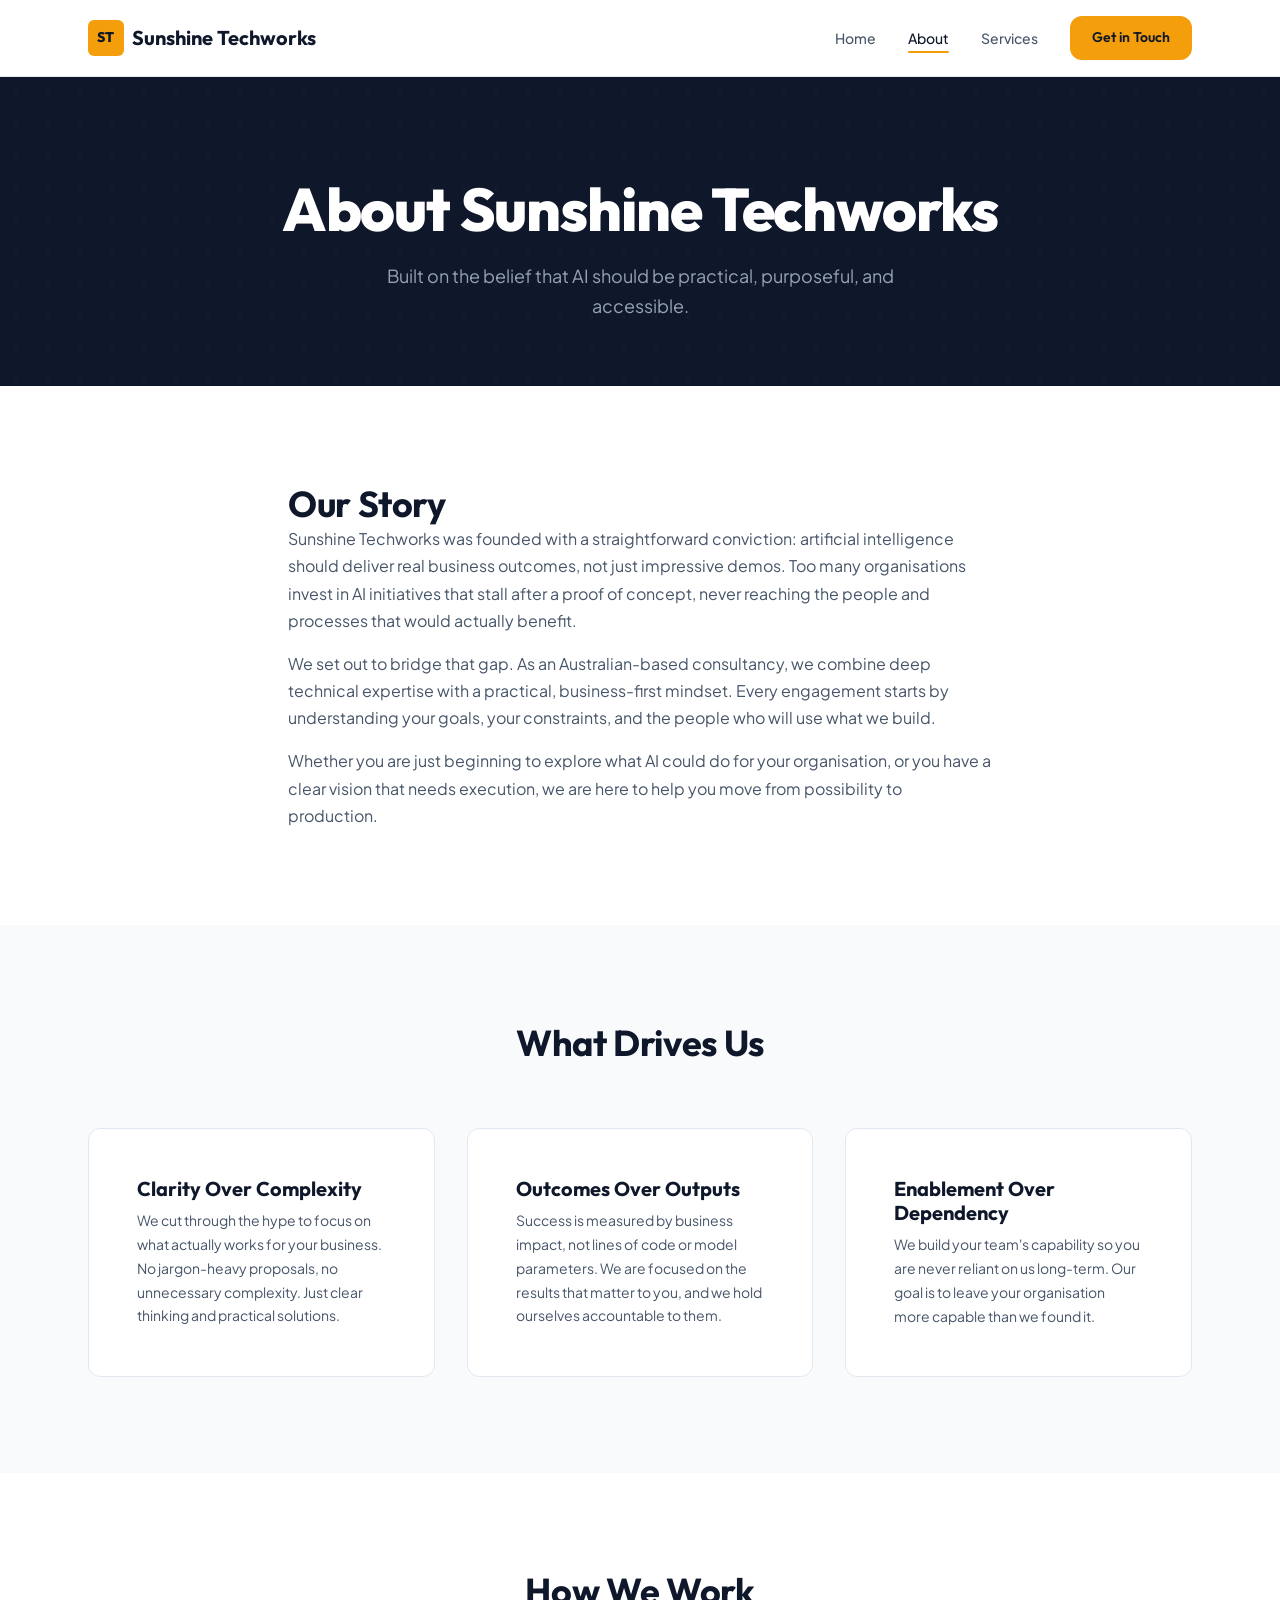
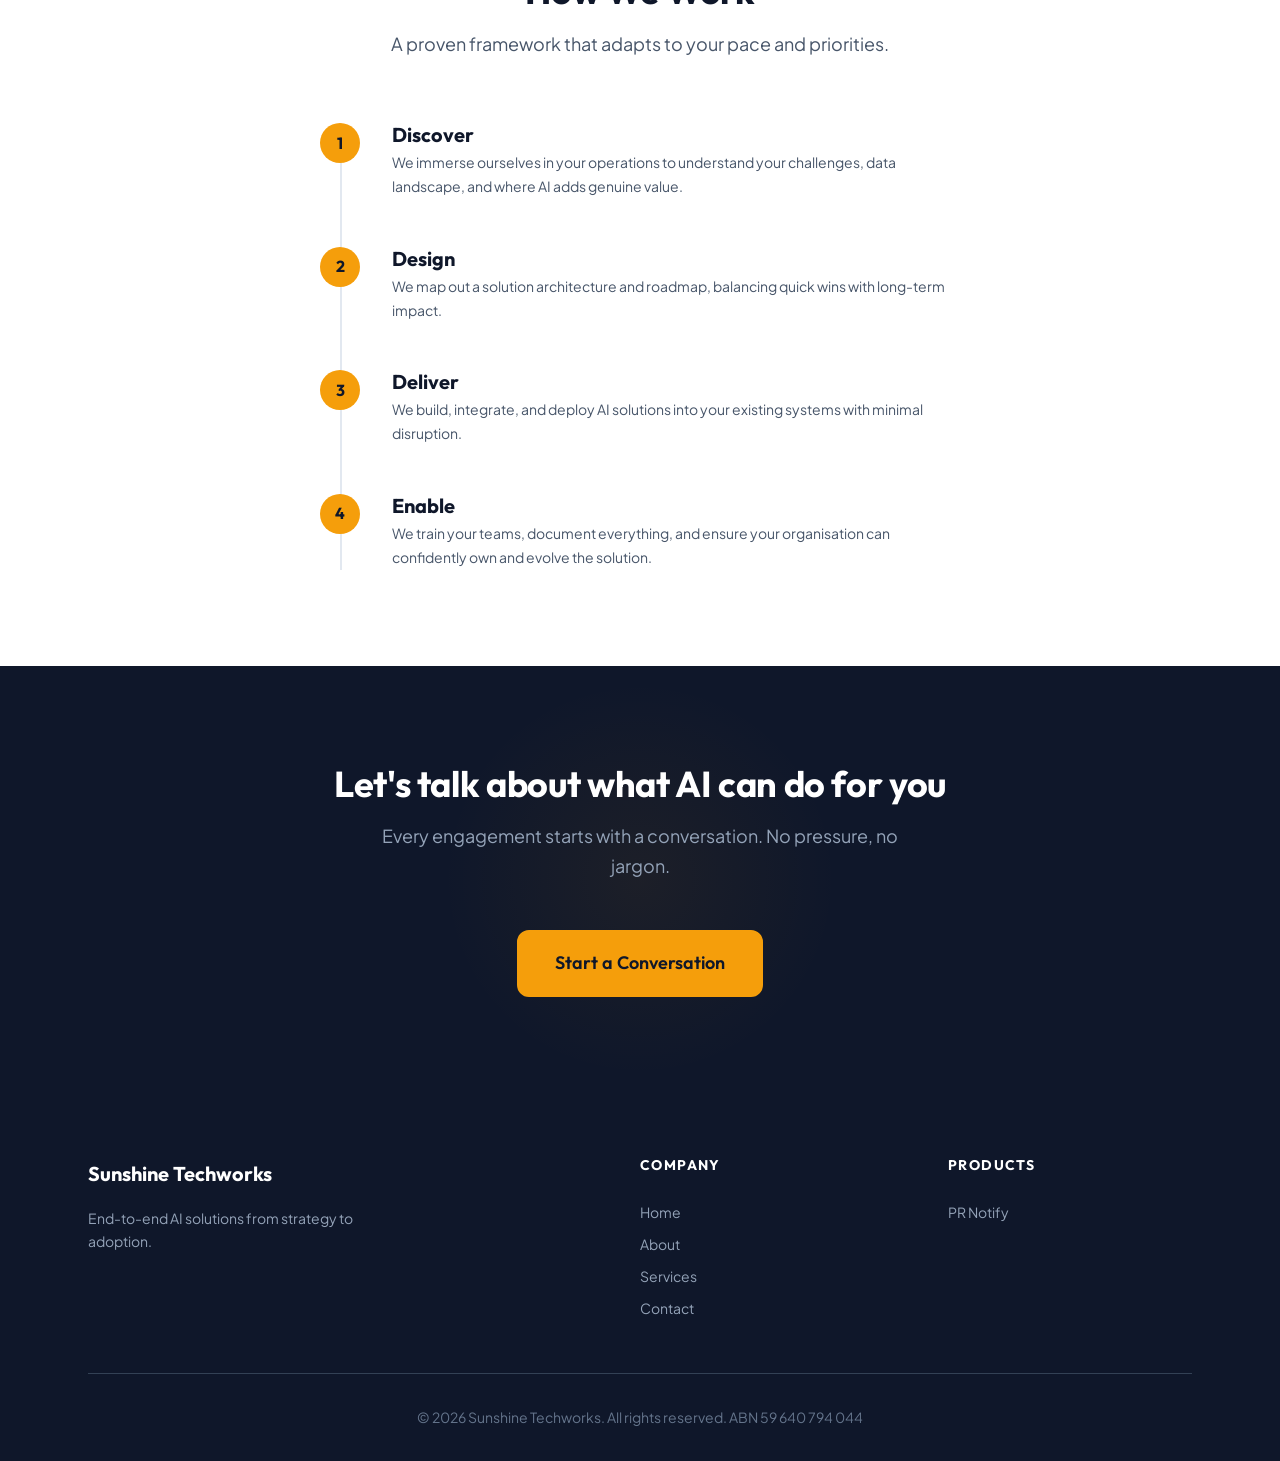
==== commit 960e4f37: "Add ABN to footer across all company pages Display the ASIC-registered ABN (59 640 794 044) in the f" ====
--- a/about.html
+++ b/about.html
@@ -207,7 +207,7 @@
       </div>
     </div>
     <div class="footer-legal">
-      <p>&copy; 2026 Sunshine Techworks. All rights reserved.</p>
+      <p>&copy; 2026 Sunshine Techworks. All rights reserved. ABN 59 640 794 044</p>
     </div>
   </div>
 </footer>
--- a/styles.css
+++ b/styles.css
@@ -590,7 +590,8 @@
    ============================================ */
 .card-grid {
   display: grid;
-  grid-template-columns: repeat(auto-fit, minmax(260px, 1fr));
+  /* 2 columns on desktop for a balanced 2x2 layout with 4 service cards */
+  grid-template-columns: repeat(2, 1fr);
   gap: var(--space-xl);
 }
 
